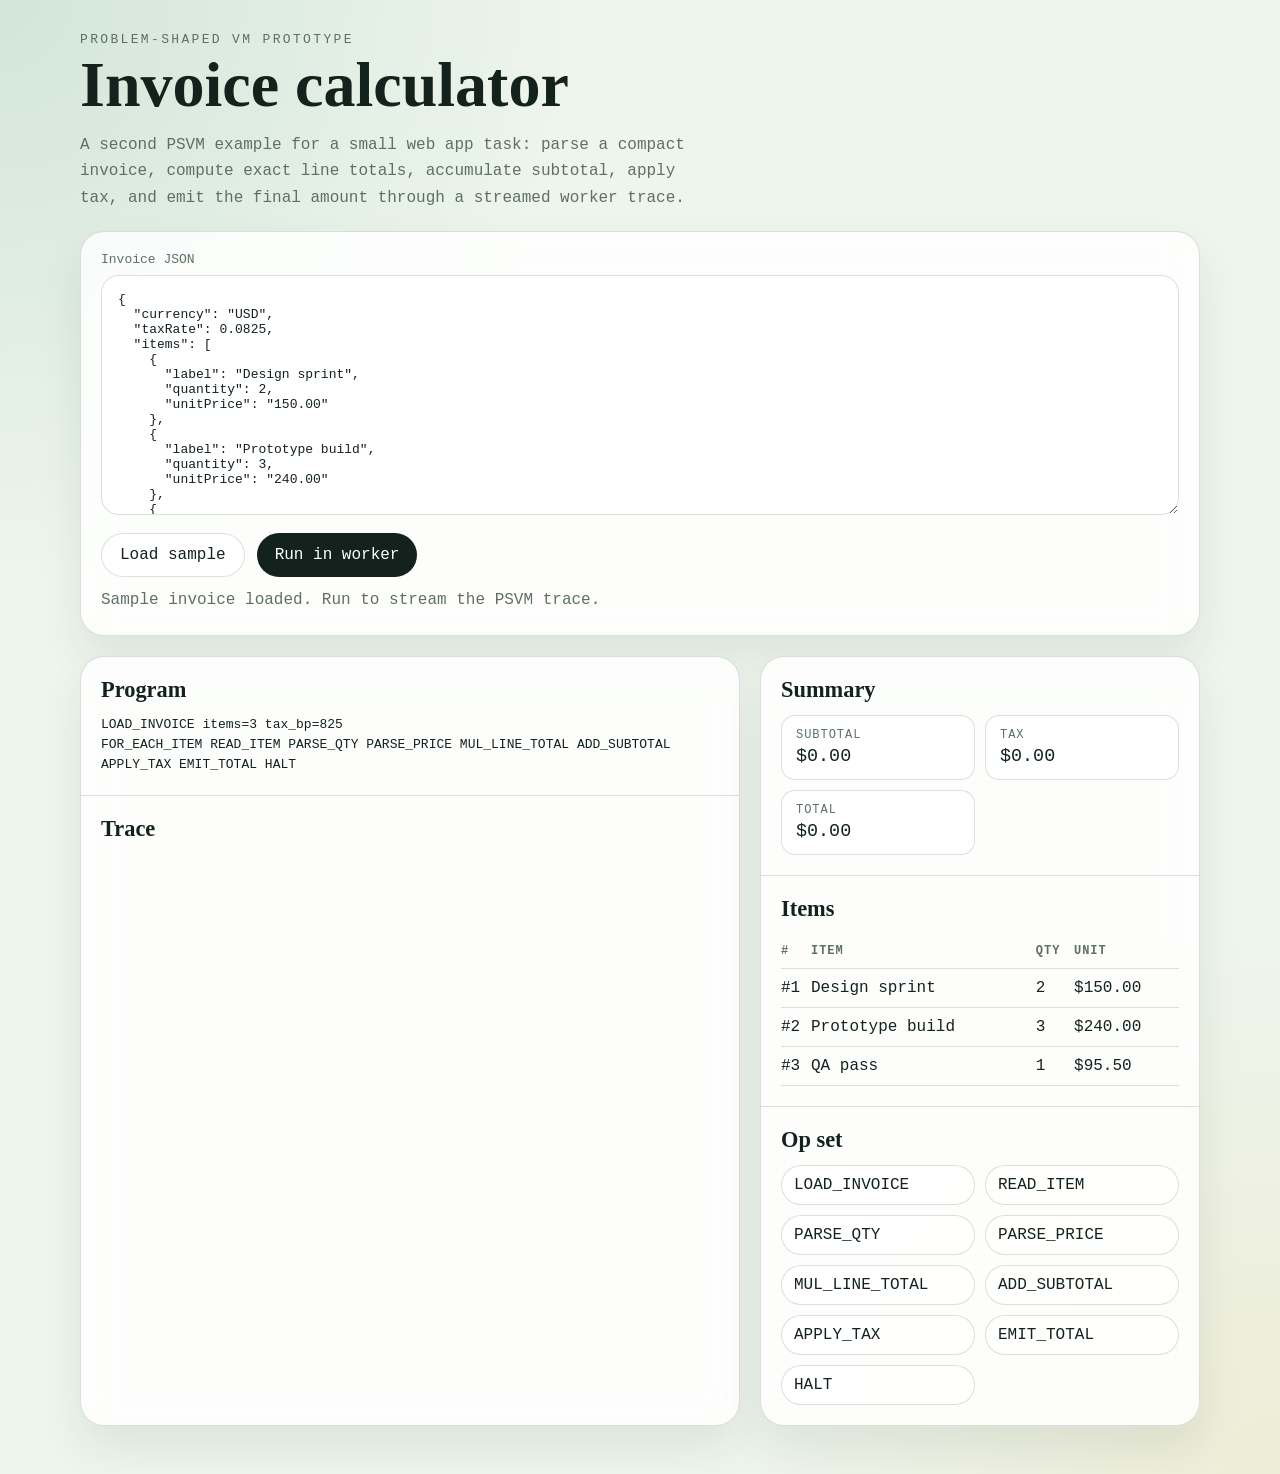
==== invoice/index.html @ 686d757a "Add problem-shaped VM browser prototypes" ====
<!doctype html>
<html lang="en">
  <head>
    <meta charset="UTF-8" />
    <meta name="viewport" content="width=device-width, initial-scale=1.0" />
    <title>Invoice PSVM Prototype</title>
    <style>
      :root {
        color-scheme: light;
        --paper: #eef5ed;
        --ink: #13221d;
        --muted: #5e6f67;
        --card: rgba(255, 255, 255, 0.84);
        --line: rgba(19, 34, 29, 0.14);
        --good: #1c7b47;
        --bad: #c14b3f;
        --busy: #7b5b17;
      }

      * {
        box-sizing: border-box;
      }

      body {
        margin: 0;
        min-height: 100vh;
        background:
          radial-gradient(circle at top left, rgba(67, 147, 108, 0.16), transparent 30%),
          radial-gradient(circle at bottom right, rgba(234, 184, 74, 0.14), transparent 28%),
          var(--paper);
        color: var(--ink);
        font-family: Menlo, Consolas, Monaco, "Courier New", monospace;
      }

      main {
        width: min(1120px, calc(100vw - 32px));
        margin: 0 auto;
        padding: 32px 0 48px;
      }

      h1,
      h2 {
        margin: 0;
        font-family: Georgia, "Times New Roman", serif;
      }

      .hero {
        margin-bottom: 20px;
      }

      .eyebrow {
        margin: 0 0 8px;
        color: var(--muted);
        font-size: 13px;
        letter-spacing: 0.18em;
        text-transform: uppercase;
      }

      h1 {
        font-size: clamp(2.3rem, 5vw, 4rem);
        line-height: 0.95;
      }

      .subtitle {
        max-width: 64ch;
        margin: 16px 0 0;
        color: var(--muted);
        line-height: 1.65;
      }

      .layout {
        display: grid;
        grid-template-columns: minmax(0, 1.2fr) minmax(320px, 0.8fr);
        gap: 20px;
      }

      .card {
        border: 1px solid var(--line);
        border-radius: 24px;
        background: var(--card);
        backdrop-filter: blur(16px);
        box-shadow: 0 22px 44px rgba(19, 34, 29, 0.08);
      }

      .controls {
        padding: 20px;
        margin-bottom: 20px;
      }

      label {
        display: block;
        color: var(--muted);
        font-size: 13px;
      }

      textarea {
        width: 100%;
        min-height: 240px;
        margin-top: 8px;
        border: 1px solid var(--line);
        border-radius: 18px;
        padding: 16px;
        background: rgba(255, 255, 255, 0.9);
        color: var(--ink);
        font: inherit;
        resize: vertical;
      }

      .actions {
        display: flex;
        flex-wrap: wrap;
        gap: 12px;
        margin: 14px 0;
      }

      button {
        border: 0;
        border-radius: 999px;
        padding: 12px 18px;
        cursor: pointer;
        font: inherit;
      }

      .primary {
        background: var(--ink);
        color: white;
      }

      .secondary {
        background: white;
        color: var(--ink);
        border: 1px solid var(--line);
      }

      #status {
        margin: 0;
        min-height: 1.5em;
        color: var(--muted);
      }

      #status[data-tone="success"] {
        color: var(--good);
      }

      #status[data-tone="error"] {
        color: var(--bad);
      }

      #status[data-tone="busy"] {
        color: var(--busy);
      }

      .panel {
        padding: 20px;
      }

      .panel + .panel {
        border-top: 1px solid var(--line);
      }

      .panel h2 {
        margin-bottom: 12px;
        font-size: 1.4rem;
      }

      pre {
        margin: 0;
        white-space: pre-wrap;
        word-break: break-word;
        line-height: 1.55;
      }

      .scroll {
        max-height: 380px;
        overflow: auto;
        padding-right: 8px;
      }

      .stats {
        display: grid;
        grid-template-columns: repeat(2, minmax(0, 1fr));
        gap: 10px;
        margin: 0;
      }

      .stat {
        border: 1px solid var(--line);
        border-radius: 14px;
        padding: 12px 14px;
        background: rgba(255, 255, 255, 0.72);
      }

      .stat dt {
        margin-bottom: 4px;
        color: var(--muted);
        font-size: 12px;
        text-transform: uppercase;
        letter-spacing: 0.08em;
      }

      .stat dd {
        margin: 0;
        font-size: 1.15rem;
      }

      table {
        width: 100%;
        border-collapse: collapse;
      }

      th,
      td {
        padding: 10px 0;
        border-bottom: 1px solid var(--line);
        text-align: left;
      }

      th {
        color: var(--muted);
        font-size: 12px;
        text-transform: uppercase;
        letter-spacing: 0.08em;
      }

      #ops {
        display: grid;
        grid-template-columns: repeat(2, minmax(0, 1fr));
        gap: 10px;
        padding: 0;
        margin: 0;
        list-style: none;
      }

      #ops li {
        border: 1px solid var(--line);
        border-radius: 999px;
        padding: 10px 12px;
        background: rgba(255, 255, 255, 0.76);
      }

      @media (max-width: 860px) {
        .layout {
          grid-template-columns: 1fr;
        }

        main {
          width: min(100vw - 24px, 1120px);
          padding-top: 24px;
        }
      }
    </style>
  </head>
  <body>
    <main>
      <header class="hero">
        <p class="eyebrow">Problem-shaped VM prototype</p>
        <h1>Invoice calculator</h1>
        <p class="subtitle">
          A second PSVM example for a small web app task: parse a compact invoice,
          compute exact line totals, accumulate subtotal, apply tax, and emit the
          final amount through a streamed worker trace.
        </p>
      </header>

      <section class="controls card">
        <label for="source-input">
          Invoice JSON
          <textarea id="source-input" spellcheck="false"></textarea>
        </label>
        <div class="actions">
          <button class="secondary" id="sample-button" type="button">
            Load sample
          </button>
          <button class="primary" id="run-button" type="button">
            Run in worker
          </button>
        </div>
        <p id="status">Ready.</p>
      </section>

      <section class="layout">
        <article class="card">
          <section class="panel">
            <h2>Program</h2>
            <pre id="program"></pre>
          </section>
          <section class="panel">
            <h2>Trace</h2>
            <pre class="scroll" id="trace"></pre>
          </section>
        </article>

        <article class="card">
          <section class="panel">
            <h2>Summary</h2>
            <dl class="stats" id="summary"></dl>
          </section>
          <section class="panel">
            <h2>Items</h2>
            <table>
              <thead>
                <tr>
                  <th>#</th>
                  <th>Item</th>
                  <th>Qty</th>
                  <th>Unit</th>
                </tr>
              </thead>
              <tbody id="items"></tbody>
            </table>
          </section>
          <section class="panel">
            <h2>Op set</h2>
            <ul id="ops"></ul>
          </section>
        </article>
      </section>
    </main>

    <script type="module" src="./app.mjs"></script>
  </body>
</html>
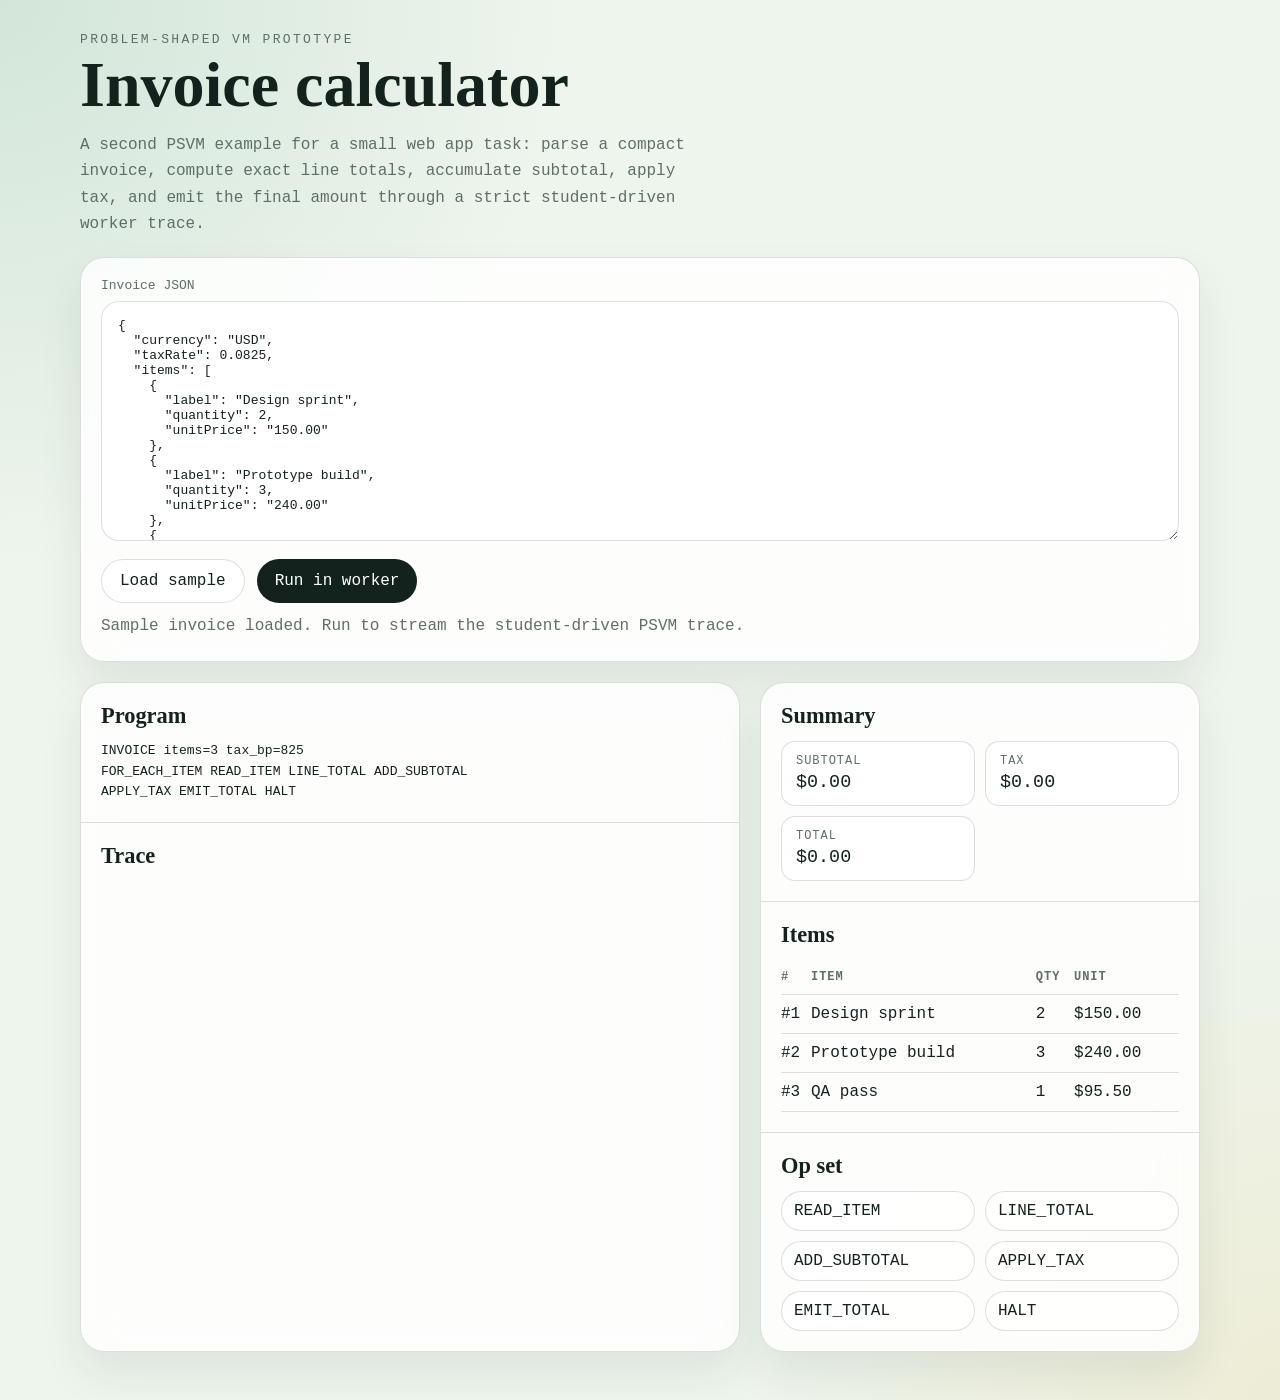
==== commit b44b19fa: "Run invoice PSVM in strict student mode" ====
--- a/invoice/index.html
+++ b/invoice/index.html
@@ -258,7 +258,7 @@
         <p class="subtitle">
           A second PSVM example for a small web app task: parse a compact invoice,
           compute exact line totals, accumulate subtotal, apply tax, and emit the
-          final amount through a streamed worker trace.
+          final amount through a strict student-driven worker trace.
         </p>
       </header>
 
